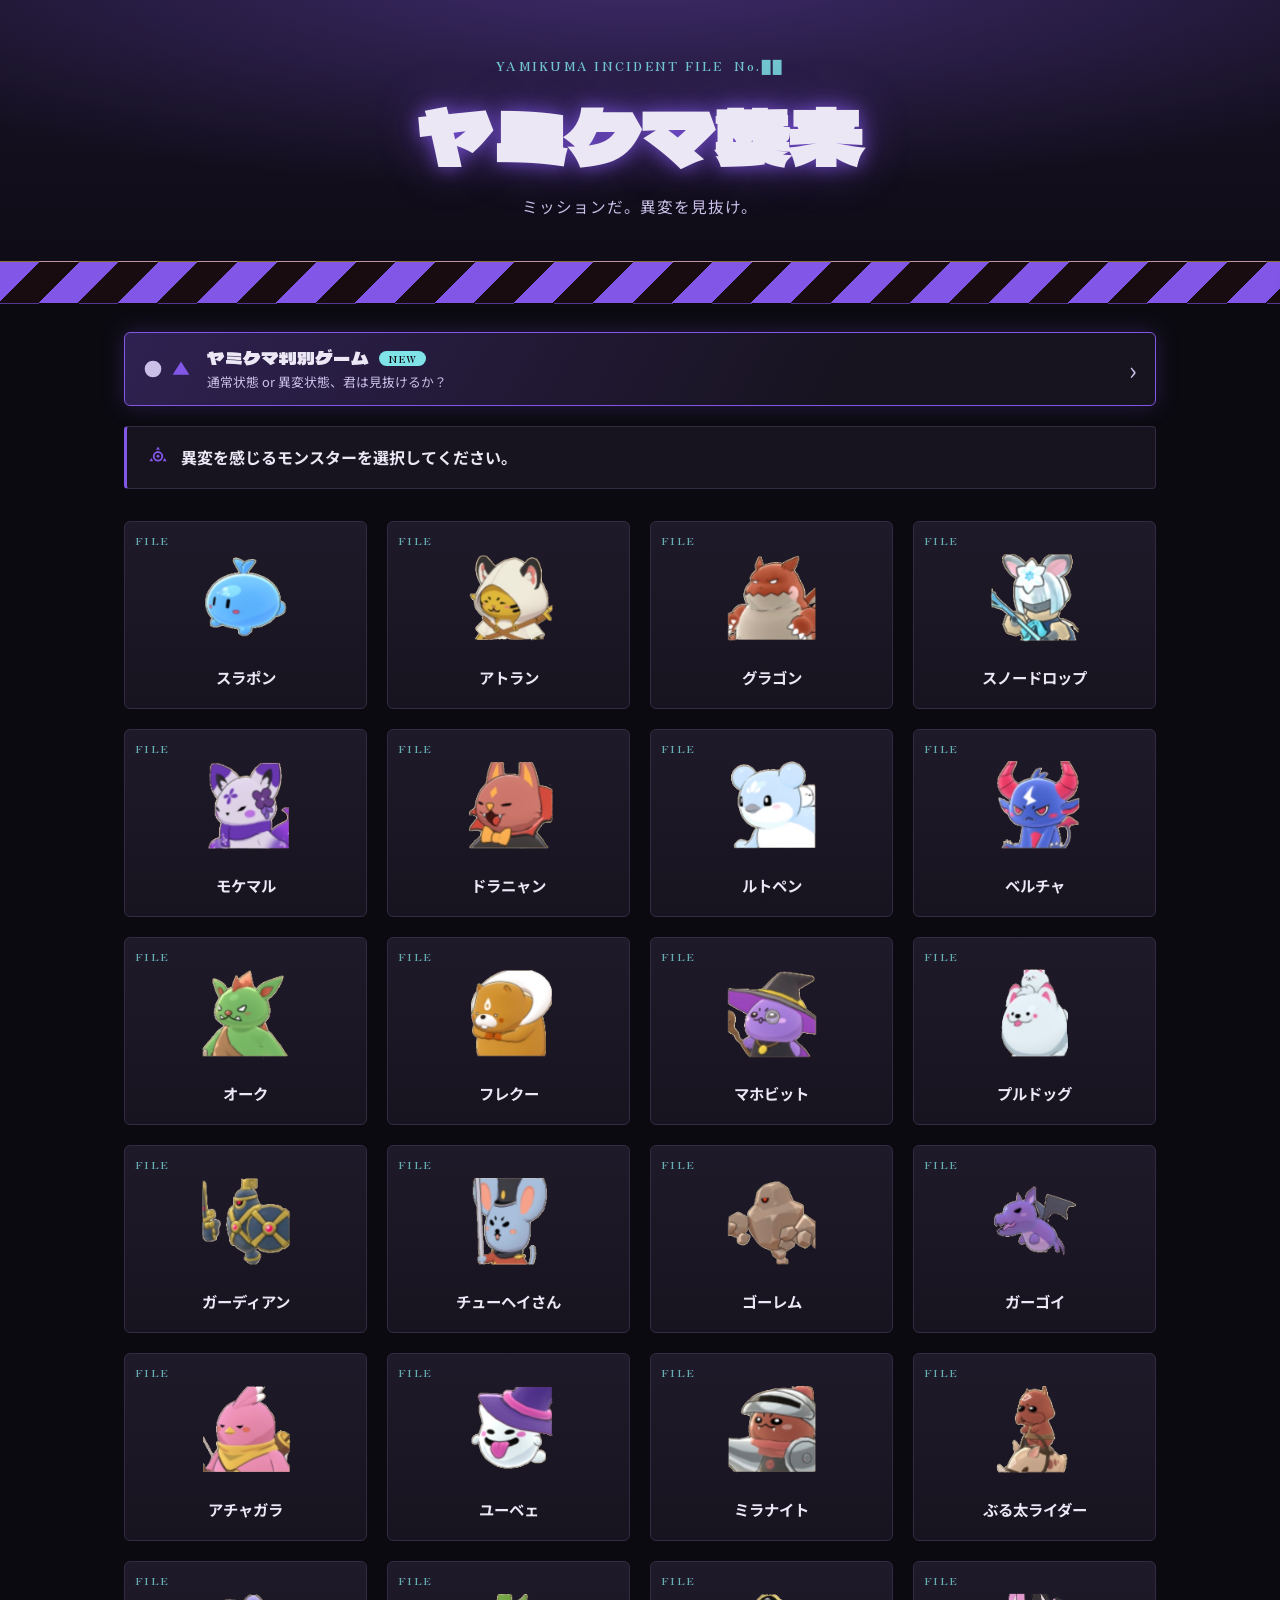
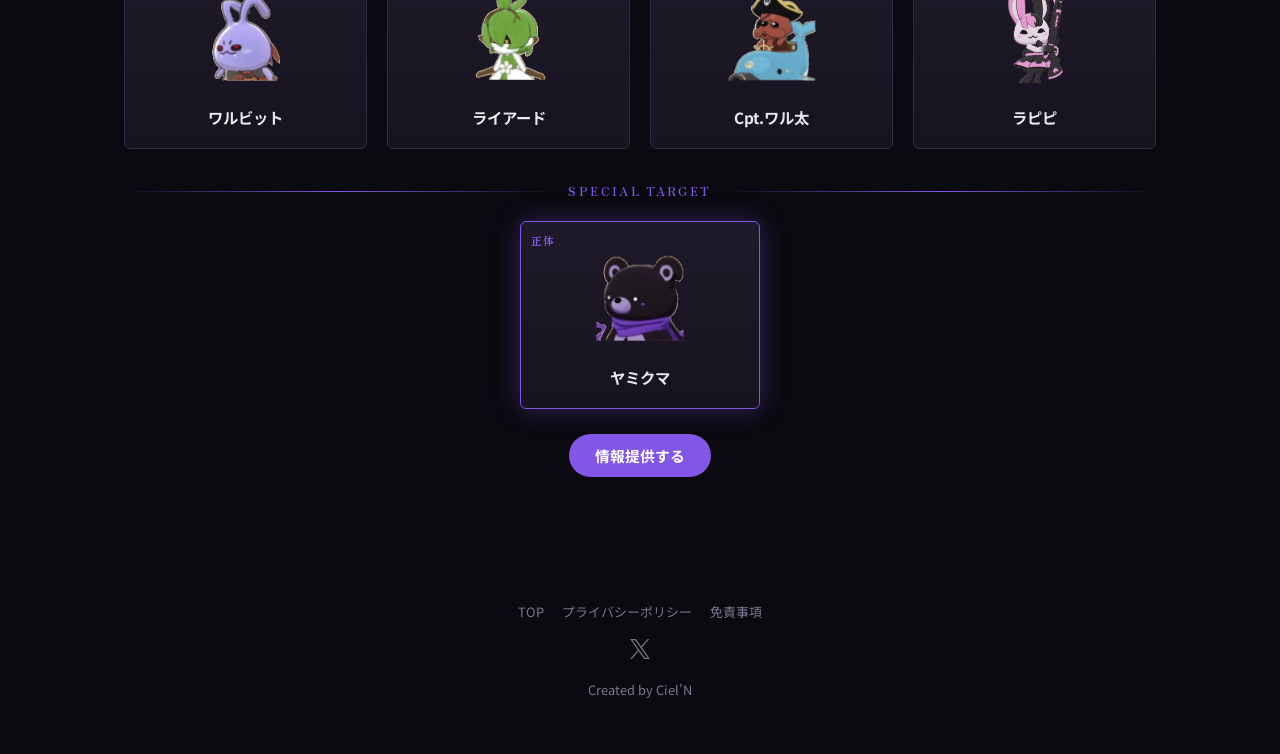
==== index.html @ 9be9ef3d "update:モケマル/ドラニャン画像更新" ====
<!DOCTYPE html>
<html lang="ja">
<head>
  <!-- Google tag (gtag.js) -->
  <script async src="https://www.googletagmanager.com/gtag/js?id=G-BKD9T5BP9D"></script>
  <script>
    window.dataLayer = window.dataLayer || [];
    function gtag(){dataLayer.push(arguments);}
    gtag('js', new Date());

    gtag('config', 'G-BKD9T5BP9D');
  </script>

  <meta charset="UTF-8">
  <meta name="viewport" content="width=device-width, initial-scale=1.0">
  <title>ヤミクマ襲来｜スラコロ 異変モンスター判別ガイド</title>
  <meta name="description" content="Mirrativ「スラコロ」のヤミクマが憑依したモンスターを見分けるための判別ガイド。通常状態と異変状態を見比べて、ヤミクマの気配を探せ。">

  <!-- OGP -->
  <meta property="og:type" content="website">
  <meta property="og:site_name" content="ヤミクマ襲来">
  <meta property="og:title" content="ヤミクマ襲来｜スラコロ 異変モンスター判別ガイド">
  <meta property="og:description" content="Mirrativ「スラコロ」のヤミクマが憑依したモンスターを見分けるための判別ガイド。通常状態と異変状態を見比べて、ヤミクマの気配を探せ。">
  <meta property="og:url" content="https://yamikuma.cieln.com/">
  <meta property="og:image" content="https://yamikuma.cieln.com/images/x-card1.jpg">
  <meta property="og:image:width" content="1200">
  <meta property="og:image:height" content="630">
  <meta property="og:locale" content="ja_JP">

  <!-- X (Twitter) Card -->
  <meta name="twitter:card" content="summary_large_image">
  <meta name="twitter:title" content="ヤミクマ襲来｜スラコロ 異変モンスター判別ガイド">
  <meta name="twitter:description" content="Mirrativ「スラコロ」のヤミクマが憑依したモンスターを見分けるための判別ガイド。通常状態と異変状態を見比べて、ヤミクマの気配を探せ。">
  <meta name="twitter:image" content="https://yamikuma.cieln.com/images/x-card1.jpg">

  <link rel="apple-touch-icon" href="apple-touch-icon.jpg">
  <link rel="preconnect" href="https://fonts.googleapis.com">
  <link rel="preconnect" href="https://fonts.gstatic.com" crossorigin>
  <link href="https://fonts.googleapis.com/css2?family=Dela+Gothic+One&family=Zen+Antique&family=Noto+Sans+JP:wght@400;500;700;900&display=swap" rel="stylesheet">
  <link rel="stylesheet" href="style.css?v=1.1.8">
  <link rel="stylesheet" href="game.css?v=1.1.8">
</head>
<body>

  <header class="header">
    <div class="header__inner">
      <p class="header__eyebrow">YAMIKUMA INCIDENT FILE&nbsp;&nbsp;No.██</p>
      <h1 class="header__title">
        <span aria-hidden="true">ヤミクマ襲来</span>
        <span class="sr-only">ヤミクマ襲来</span>
      </h1>
      <p class="header__sub">ミッションだ。異変を見抜け。</p>
    </div>
  </header>

  <div class="ticker-group" id="tickerGroup">
    <div class="ticker ticker--danger" role="note">
      <div class="ticker__track">
        <span class="ticker__item">スラコロVol.103開催中🎸期間は10/8(木)0:00〜10/17(土)23:59まで！</span>
      </div>
    </div>
  </div>

  <main class="main">

    <!-- ============ 一覧ビュー ============ -->
    <section class="view view--grid" id="gridView">

      <!-- ヤミクマ判別ゲームの入口：data-game-open を付けた要素ならどこへ移動してもOK -->
      <button type="button" class="game-entry" data-game-open>
        <span class="game-entry__symbols" aria-hidden="true">
          <svg class="sym-normal" viewBox="0 0 24 24" aria-hidden="true"><circle cx="12" cy="12" r="10"/></svg>
          <svg class="sym-anomaly" viewBox="0 0 24 24" aria-hidden="true"><path d="M12 3L22 19H2Z"/></svg>
        </span>
        <span class="game-entry__text">
          <span class="game-entry__title">ヤミクマ判別ゲーム<span class="game-entry__badge">NEW</span></span>
          <span class="game-entry__desc">通常状態 or 異変状態、君は見抜けるか？</span>
        </span>
        <span class="game-entry__arrow" aria-hidden="true">›</span>
      </button>

      <p class="briefing">
        <span class="briefing__icon" aria-hidden="true">
          <svg viewBox="0 0 40 40" width="22" height="22">
            <g transform="translate(0 4.25)">
            <path fill-rule="evenodd" fill="currentColor" d="M29.5 20 A9.5 9.5 0 1 0 10.5 20 A9.5 9.5 0 1 0 29.5 20 Z M26.1 20 A6.1 6.1 0 1 0 13.9 20 A6.1 6.1 0 1 0 26.1 20 Z"/>
            <circle cx="20" cy="20" r="2.7" fill="currentColor"/>
            <path fill="currentColor" d="M20 2 L23.5 8 L16.5 8 Z"/>
            <path fill="currentColor" d="M35.6 29 L28.6 29 L32.1 23 Z"/>
            <path fill="currentColor" d="M4.4 29 L11.4 29 L7.9 23 Z"/>
            </g>
          </svg>
        </span>
        異変を感じるモンスターを選択してください。
      </p>

      <div class="monster-grid" id="monsterGrid" role="list"></div>

      <div class="yamikuma-divider" aria-hidden="true">
        <span class="yamikuma-divider__label">SPECIAL TARGET</span>
      </div>

      <div class="yamikuma-standalone" id="yamikumaStandalone"></div>

      <button type="button" class="report-btn" id="reportBtn">情報提供する</button>
    </section>

    <!-- ============ 詳細ビュー（異変状態） ============ -->
    <section class="view view--detail" id="detailView" hidden>

      <header class="detail-head">
        <span class="detail-head__emblem" aria-hidden="true">
          <svg viewBox="0 0 40 40" width="32" height="32">
            <path fill-rule="evenodd" fill="currentColor" d="M29.5 20 A9.5 9.5 0 1 0 10.5 20 A9.5 9.5 0 1 0 29.5 20 Z M26.1 20 A6.1 6.1 0 1 0 13.9 20 A6.1 6.1 0 1 0 26.1 20 Z"/>
            <circle cx="20" cy="20" r="2.7" fill="currentColor"/>
            <path fill="currentColor" d="M20 2 L23.5 8 L16.5 8 Z"/>
            <path fill="currentColor" d="M35.6 29 L28.6 29 L32.1 23 Z"/>
            <path fill="currentColor" d="M4.4 29 L11.4 29 L7.9 23 Z"/>
          </svg>
        </span>
        <h2 class="detail-head__name" id="detailName">――</h2>
        <p class="detail-head__hint">ヤミクマが変身して潜んでいるようだ...。<br>異変パターンは複数存在する場合がある。</p>
      </header>

      <section class="detail-section" id="normalSection">
        <h3 class="detail-section__title">通常状態</h3>
        <div class="reference-grid" id="normalGrid"></div>
      </section>

      <section class="detail-section detail-section--anomaly" id="anomalySection">
        <h3 class="detail-section__title">異変状態</h3>
        <div class="anomaly-grid" id="anomalyGrid"></div>
      </section>

      <div class="back-link-row">
        <button type="button" class="back-link">一覧に戻る<span aria-hidden="true">↩︎</span></button>
      </div>
    </section>

    <!-- ============ 詳細ビュー（ヤミクマ本体） ============ -->
    <section class="view view--detail" id="yamikumaView" hidden>

      <header class="detail-head">
        <span class="detail-head__emblem" aria-hidden="true">
          <svg viewBox="0 0 40 40" width="32" height="32">
            <path fill-rule="evenodd" fill="currentColor" d="M29.5 20 A9.5 9.5 0 1 0 10.5 20 A9.5 9.5 0 1 0 29.5 20 Z M26.1 20 A6.1 6.1 0 1 0 13.9 20 A6.1 6.1 0 1 0 26.1 20 Z"/>
            <circle cx="20" cy="20" r="2.7" fill="currentColor"/>
            <path fill="currentColor" d="M20 2 L23.5 8 L16.5 8 Z"/>
            <path fill="currentColor" d="M35.6 29 L28.6 29 L32.1 23 Z"/>
            <path fill="currentColor" d="M4.4 29 L11.4 29 L7.9 23 Z"/>
          </svg>
        </span>
        <h2 class="detail-head__name">ヤミクマ</h2>
        <p class="detail-head__hint">すべての異変を引き起こす、正体不明の存在。</p>
      </header>

      <div class="yamikuma-figure" id="yamikumaFigure"></div>

      <div class="yamikuma-tags">
        <span class="yamikuma-tag yamikuma-tag--action">行動: 均等狙い</span>
        <span class="yamikuma-tag yamikuma-tag--title">ナイトメーア</span>
      </div>

      <table class="yamikuma-stats">
        <thead>
          <tr>
            <th scope="col">HP</th>
            <th scope="col">攻撃力</th>
            <th scope="col">守備力</th>
            <th scope="col">素早さ</th>
          </tr>
        </thead>
        <tbody>
          <tr>
            <td>20</td>
            <td>16</td>
            <td>12</td>
            <td>17</td>
          </tr>
        </tbody>
      </table>

      <div class="back-link-row">
        <button type="button" class="back-link">一覧に戻る<span aria-hidden="true">↩︎</span></button>
      </div>
    </section>

  </main>

  <footer class="footer">
    <nav class="footer__links">
      <a href="index.html">TOP</a>
      <a href="privacy.html">プライバシーポリシー</a>
      <a href="disclaimer.html">免責事項</a>
    </nav>
    <a class="footer__x" href="https://x.com/yu_cielkun" target="_blank" rel="noopener noreferrer" aria-label="X（旧Twitter）">
      <img src="images/x-logo-white.png" alt="" width="20" height="20">
    </a>
    <p>Created by Ciel'N</p>
  </footer>

  <!-- ============ ヤミクマ判別ゲーム（全画面） ============ -->
  <div class="game" id="game" role="dialog" aria-modal="true" aria-label="ヤミクマ判別ゲーム" hidden>

    <!-- スタート画面 -->
    <section class="game__screen game__screen--start" id="gameStart">
      <button type="button" class="game__close" id="gameStartClose" aria-label="閉じる">×</button>
      <div class="game-start">
        <span class="game-start__emblem" aria-hidden="true">
          <svg viewBox="0 0 40 40" width="40" height="40">
            <path fill-rule="evenodd" fill="currentColor" d="M29.5 20 A9.5 9.5 0 1 0 10.5 20 A9.5 9.5 0 1 0 29.5 20 Z M26.1 20 A6.1 6.1 0 1 0 13.9 20 A6.1 6.1 0 1 0 26.1 20 Z"/>
            <circle cx="20" cy="20" r="2.7" fill="currentColor"/>
            <path fill="currentColor" d="M20 2 L23.5 8 L16.5 8 Z"/>
            <path fill="currentColor" d="M35.6 29 L28.6 29 L32.1 23 Z"/>
            <path fill="currentColor" d="M4.4 29 L11.4 29 L7.9 23 Z"/>
          </svg>
        </span>
        <h2 class="game-start__title">ヤミクマ判別ゲーム</h2>
        <p class="game-start__lead">モンスターの画像が「通常状態」か「異変状態」かを見抜け。</p>

        <!-- 前回のデータが残っているとき -->
        <div class="game-resume" id="gameResume" hidden>
          <p class="game-resume__text">以前のプレイデータが残っています。<br>続きから再開しますか？</p>
          <p class="game-resume__meta" id="gameResumeMeta"></p>
          <div class="game-resume__actions">
            <button type="button" class="game-btn game-btn--primary" id="gameResumeBtn">続きから再開</button>
            <button type="button" class="game-btn game-btn--ghost" id="gameNewBtn">新しく始める</button>
          </div>
        </div>

        <!-- 問題数の選択（デフォルト5問） -->
        <div class="game-setup" id="gameSetup">
          <div class="game-count" role="radiogroup" aria-labelledby="gameCountLabel">
            <p class="game-count__label" id="gameCountLabel">問題数</p>
            <div class="game-count__options">
              <label class="game-count__option"><input type="radio" name="gameCount" value="5" checked><span>5問</span></label>
              <label class="game-count__option"><input type="radio" name="gameCount" value="10"><span>10問</span></label>
            </div>
          </div>
          <ul class="game-rules">
            <li><svg class="sym-normal" viewBox="0 0 24 24" aria-hidden="true"><circle cx="12" cy="12" r="10"/></svg>左にスワイプ（または左のボタン）＝ 通常状態</li>
            <li><svg class="sym-anomaly" viewBox="0 0 24 24" aria-hidden="true"><path d="M12 3L22 19H2Z"/></svg>右にスワイプ（または右のボタン）＝ 異変状態</li>
          </ul>
          <button type="button" class="game-btn game-btn--primary" id="gameStartBtn">スタート</button>
        </div>
      </div>
    </section>

    <!-- プレイ画面 -->
    <section class="game__screen game__screen--play" id="gamePlay" hidden>
      <header class="game-bar">
        <button type="button" class="game__close" id="gamePlayClose" aria-label="中断して閉じる（続きから再開できます）">×</button>
        <p class="game-bar__count" id="gameCount" aria-live="polite">1 / 5</p>
      </header>
      <div class="game-progress" aria-hidden="true"><div class="game-progress__bar" id="gameProgressBar"></div></div>

      <div class="game-stage" id="gameStage">
        <div class="game-card is-back" id="gameCardB">
          <div class="game-card__figure"></div>
          <span class="game-stamp game-stamp--anomaly" aria-hidden="true"><svg viewBox="0 0 24 24" aria-hidden="true"><path d="M12 3L22 19H2Z"/></svg>異変</span>
          <span class="game-stamp game-stamp--normal" aria-hidden="true"><svg viewBox="0 0 24 24" aria-hidden="true"><circle cx="12" cy="12" r="10"/></svg>通常</span>
        </div>
        <div class="game-card is-front" id="gameCardA">
          <div class="game-card__figure"></div>
          <span class="game-stamp game-stamp--anomaly" aria-hidden="true"><svg viewBox="0 0 24 24" aria-hidden="true"><path d="M12 3L22 19H2Z"/></svg>異変</span>
          <span class="game-stamp game-stamp--normal" aria-hidden="true"><svg viewBox="0 0 24 24" aria-hidden="true"><circle cx="12" cy="12" r="10"/></svg>通常</span>
        </div>
      </div>

      <div class="game-actions">
        <button type="button" class="game-answer game-answer--normal" id="answerNormal">
          <span class="game-answer__disc"><svg viewBox="0 0 24 24" aria-hidden="true"><circle cx="12" cy="12" r="10"/></svg></span>
          通常状態
        </button>
        <button type="button" class="game-answer game-answer--anomaly" id="answerAnomaly">
          <span class="game-answer__disc"><svg viewBox="0 0 24 24" aria-hidden="true"><path d="M12 3L22 19H2Z"/></svg></span>
          異変状態
        </button>
      </div>
      <p class="game-hint">
        <span class="game-hint__side">
          ← 左スワイプで<svg class="sym-normal" viewBox="0 0 24 24" aria-hidden="true"><circle cx="12" cy="12" r="10"/></svg>通常
        </span>
        <span class="game-hint__side">
          <svg class="sym-anomaly" viewBox="0 0 24 24" aria-hidden="true"><path d="M12 3L22 19H2Z"/></svg>異変は右スワイプ →
        </span>
      </p>
    </section>

    <!-- 成績画面 -->
    <section class="game__screen game__screen--result" id="gameResult" hidden>
      <div class="game-result">
        <h2 class="game-result__title">RESULT</h2>
        <p class="game-result__score" id="gameScore"></p>
        <ol class="game-result__list" id="gameResultList"></ol>
        <div class="game-result__actions">
          <button type="button" class="game-btn game-btn--primary" id="gameRetryBtn">もう一度あそぶ</button>
          <button type="button" class="game-btn game-btn--ghost" id="gameResultClose">一覧に戻る</button>
        </div>
      </div>
    </section>

  </div>

  <div class="modal" id="modal" hidden>
    <div class="modal__backdrop" data-modal-close></div>
    <div class="modal__panel-wrap" id="modalPanelWrap">
      <div class="modal__panel" id="modalPanel" role="dialog" aria-modal="true">
        <button type="button" class="modal__close" id="modalClose" aria-label="閉じる">×</button>
        <div class="modal__viewport" id="modalViewport">
          <div class="modal__track" id="modalTrack">
            <div class="modal__body" id="modalBodyPrev" aria-hidden="true"></div>
            <div class="modal__body" id="modalBody"></div>
            <div class="modal__body" id="modalBodyNext" aria-hidden="true"></div>
          </div>
        </div>
      </div>
      <div class="modal__nav">
        <button type="button" class="modal__nav-btn modal__nav-btn--prev" id="modalPrevBtn" aria-label="前の画像へ" hidden>&lt;</button>
        <button type="button" class="modal__nav-btn modal__nav-btn--next" id="modalNextBtn" aria-label="次の画像へ" hidden>&gt;</button>
      </div>
    </div>
  </div>

  <div class="transition-overlay" id="transitionOverlay" aria-hidden="true">
    <svg class="transition-overlay__logo" id="transitionLogo" viewBox="0 0 40 40" width="144" height="144">
      <path fill-rule="evenodd" fill="currentColor" d="M29.5 20 A9.5 9.5 0 1 0 10.5 20 A9.5 9.5 0 1 0 29.5 20 Z M26.1 20 A6.1 6.1 0 1 0 13.9 20 A6.1 6.1 0 1 0 26.1 20 Z"/>
      <circle cx="20" cy="20" r="2.7" fill="currentColor"/>
      <path fill="currentColor" d="M20 2 L23.5 8 L16.5 8 Z"/>
      <path fill="currentColor" d="M35.6 29 L28.6 29 L32.1 23 Z"/>
      <path fill="currentColor" d="M4.4 29 L11.4 29 L7.9 23 Z"/>
    </svg>
  </div>

  <script src="data-normal.js?v=1.1.8" defer></script>
  <script src="data-anomaly.js?v=1.1.8" defer></script>
  <script src="script.js?v=1.1.8" defer></script>
  <script src="game.js?v=1.1.8" defer></script>
</body>
</html>
---- style.css ----
/* ==========================================================
ヤミクマ襲来 ─ トークン定義
========================================================== */
:root {
  --void: #0b0a10;        /* 背景（漆黒） */
  --ink: #17131f;         /* パネル/カード地 */
  --ink-soft: #1f1a29;    /* パネル地（明） */
  --fur-line: #332a44;    /* 境界線（毛並みの影） */
  --spirit: #8257e8;      /* メインアクセント（紫のオーラ） */
  --spirit-deep: #5a3bb0; /* 紫の濃色 */
  --lilac: #cabfe6;       /* 耳の内側/鼻先の淡紫 */
  --bone: #ece7f5;        /* 本文の明色 */
  --wisp: #7fe3e8;        /* 幽体の尻尾（水色アクセント） */

  --font-display: "Dela Gothic One", sans-serif;
  --font-label: "Zen Antique", serif;
  --font-body: "Noto Sans JP", sans-serif;
}

* { box-sizing: border-box; }

html { scroll-behavior: smooth; }

body {
  margin: 0;
  min-height: 100vh;
  background: var(--void);
  color: var(--bone);
  font-family: var(--font-body);
  line-height: 1.7;
}

.sr-only {
  position: absolute;
  width: 1px; height: 1px;
  overflow: hidden;
  clip: rect(0 0 0 0);
  white-space: nowrap;
}

a, button { font-family: inherit; }

:focus-visible {
  outline: 2px solid var(--wisp);
  outline-offset: 3px;
}

/* ==========================================================
    ヘッダー
    ========================================================== */
.header {
  position: relative;
  padding: 56px 24px 40px;
  text-align: center;
  background:
    radial-gradient(120% 140% at 50% -10%, rgba(130, 87, 232, .35), transparent 60%),
    linear-gradient(180deg, #171225 0%, #0f0c17 100%);
}

.header__inner { max-width: 720px; margin: 0 auto; }

.header__eyebrow {
  font-family: var(--font-label);
  letter-spacing: .18em;
  font-size: .78rem;
  color: var(--wisp);
  opacity: .85;
  margin: 0 0 18px;
}

.header__title {
  margin: 0;
  font-family: var(--font-display);
  font-size: clamp(2.6rem, 8vw, 4.6rem);
  line-height: 1.1;
  color: var(--bone);
  text-shadow:
    0 0 18px rgba(130, 87, 232, .75),
    0 0 46px rgba(130, 87, 232, .45);
  position: relative;
  display: inline-block;
}

.header__title span[aria-hidden] {
  position: relative;
  display: inline-block;
  animation: title-settle 10s ease-out infinite;
}

@keyframes title-settle {
  0%    { opacity: 0; filter: blur(2px); transform: translate(0, 0); }
  0.84% { opacity: 1; transform: translate(-3px, 1px); }
  1.68% { opacity: .2; transform: translate(4px, -1px); }
  2.52% { opacity: 1; transform: translate(-2px, 0); }
  3.36% { opacity: .3; transform: translate(3px, 1px); }
  4.2%  { opacity: 1; transform: translate(0, 0); filter: blur(0); }
  100%  { opacity: 1; transform: translate(0, 0); }
}

.header__sub {
  margin: 18px 0 0;
  color: var(--lilac);
  letter-spacing: .06em;
  font-size: .98rem;
}

@media (prefers-reduced-motion: reduce) {
  .header__title span[aria-hidden] { animation: none; opacity: 1; }
}

/* ==========================================================
    テロップ（ループ告知バナー）
    ========================================================== */
.ticker {
  position: relative;
  overflow: hidden;
  padding: 6px 0;
  background: linear-gradient(115deg, #5a1f8f 0%, #9b3fd6 35%, #e04fd1 60%, #9b3fd6 85%, #5a1f8f 100%);
  border-top: 1px solid rgba(255, 255, 255, .25);
  border-bottom: 1px solid rgba(0, 0, 0, .35);
}

.ticker::after {
  content: "";
  position: absolute;
  inset: 0;
  background: linear-gradient(120deg, transparent 42%, rgba(255, 255, 255, .35) 50%, transparent 58%);
  pointer-events: none;
}

.ticker__track {
  display: inline-block;
  white-space: nowrap;
  padding-left: 100%;
  animation: ticker-scroll 12s linear infinite;
}

@keyframes ticker-scroll {
  from { transform: translateX(0); }
  to   { transform: translateX(-100%); }
}

.ticker__item {
  display: inline-block;
  font-family: var(--font-body);
  font-weight: 700;
  font-size: 1.08rem;
  color: var(--wisp);
  text-shadow:
    -1.5px -1.5px 0 #2b0f45, 1.5px -1.5px 0 #2b0f45,
    -1.5px 1.5px 0 #2b0f45, 1.5px 1.5px 0 #2b0f45,
    0 2px 8px rgba(0, 0, 0, .4);
}

@media (prefers-reduced-motion: reduce) {
  .ticker__track { animation: none; padding-left: 24px; }
}

/* 危険ニュアンスのバリエーション（比較用） */
.ticker--danger {
  background: repeating-linear-gradient(
    135deg,
    #8257e8 0px, #8257e8 28px,
    #180c10 28px, #180c10 56px
  );
  border-top-color: rgba(255, 210, 90, .5);
  animation: danger-pulse 1.4s ease-in-out infinite;
}

.ticker--danger::after { display: none; }

@keyframes danger-pulse {
  0%, 100% { filter: brightness(1); }
  50%      { filter: brightness(1.25); }
}

@media (prefers-reduced-motion: reduce) {
  .ticker--danger { animation: none; }
}

/* ==========================================================
    メイン共通
    ========================================================== */
.main {
  max-width: 1080px;
  margin: 0 auto;
  padding: 28px 24px 96px;
}

.briefing {
  display: flex;
  align-items: center;
  gap: 12px;
  margin: 0 0 32px;
  padding: 16px 20px;
  background: var(--ink);
  border: 1px solid var(--fur-line);
  border-left: 3px solid var(--spirit);
  border-radius: 4px;
  font-weight: 700;
  font-size: 1rem;
}

.briefing__icon { color: var(--spirit); flex-shrink: 0; }

.report-btn {
  display: block;
  width: fit-content;
  margin: 25px auto 0;
  padding: 11px 26px;
  background: var(--spirit);
  border: none;
  border-radius: 999px;
  color: #fff;
  font-weight: 700;
  font-size: .92rem;
  cursor: pointer;
  transition: background .15s ease, transform .15s ease;
}

.report-btn:hover,
.report-btn:focus-visible {
  background: var(--spirit-deep);
  transform: translateY(-2px);
}

/* ==========================================================
    モンスターカード（一覧）
    ========================================================== */
.monster-grid {
  display: grid;
  grid-template-columns: repeat(auto-fill, minmax(210px, 1fr));
  gap: 20px;
}

.monster-card {
  position: relative;
  display: flex;
  flex-direction: column;
  align-items: center;
  gap: 14px;
  padding: 22px 16px 20px;
  background: linear-gradient(180deg, var(--ink-soft), var(--ink));
  border: 1px solid var(--fur-line);
  border-radius: 6px;
  color: var(--bone);
  cursor: pointer;
  text-align: center;
  transition: transform .18s ease, border-color .18s ease, box-shadow .18s ease;
}

.monster-card:hover,
.monster-card:focus-visible {
  transform: translateY(-4px);
  border-color: var(--spirit);
  box-shadow: 0 10px 28px rgba(130, 87, 232, .28);
}

.monster-card__tag {
  position: absolute;
  top: 10px;
  left: 10px;
  font-family: var(--font-label);
  font-size: .68rem;
  letter-spacing: .12em;
  color: var(--wisp);
  opacity: .75;
}

.monster-card__thumb {
  position: relative;
  width: 108px;
  height: 108px;
  display: flex;
  align-items: center;
  justify-content: center;
}

.monster-card__thumb svg,
.monster-card__thumb img { width: 100%; height: 100%; object-fit: contain; }

.monster-card__name {
  font-weight: 700;
  font-size: .96rem;
}

@media (prefers-reduced-motion: reduce) {
  .monster-card { transition: none; }
}

/* ヤミクマ本体（一覧とは独立した単体リンク） */
.yamikuma-divider {
  display: flex;
  align-items: center;
  gap: 14px;
  margin: 32px 0 20px;
  color: var(--spirit);
}

.yamikuma-divider::before,
.yamikuma-divider::after {
  content: "";
  flex: 1;
  height: 1px;
  background: linear-gradient(90deg, transparent, var(--spirit), transparent);
}

.yamikuma-divider__label {
  font-family: var(--font-label);
  font-size: .74rem;
  letter-spacing: .2em;
  white-space: nowrap;
}

.yamikuma-standalone {
  display: flex;
  justify-content: center;
}

.monster-card--yamikuma {
  width: 100%;
  max-width: 240px;
  border-color: var(--spirit);
  box-shadow: 0 0 24px rgba(130, 87, 232, .35);
}

.monster-card--yamikuma:hover,
.monster-card--yamikuma:focus-visible {
  box-shadow: 0 10px 32px rgba(130, 87, 232, .5);
}

.monster-card--yamikuma .monster-card__tag {
  color: var(--spirit);
  opacity: 1;
}

/* ==========================================================
    詳細ビュー（異変状態）
    ========================================================== */
.view--detail {
  animation: view-fade .35s ease both;
}

@keyframes view-fade {
  from { opacity: 0; transform: translateY(8px); }
  to   { opacity: 1; transform: translateY(0); }
}

@media (prefers-reduced-motion: reduce) {
  .view--detail { animation: none; }
}

.back-link-row {
  display: flex;
  justify-content: flex-end;
  margin-top: 32px;
  margin-right: 8px;
}

.back-link {
  display: inline-flex;
  align-items: center;
  gap: 6px;
  padding: 8px 14px;
  background: var(--ink);
  border: 1px solid var(--fur-line);
  border-radius: 999px;
  color: var(--lilac);
  font-size: .86rem;
  cursor: pointer;
  transition: border-color .15s ease, color .15s ease;
}

.back-link:hover { border-color: var(--wisp); color: var(--wisp); }

.detail-head {
  text-align: center;
  margin-bottom: 36px;
}

.detail-head__emblem {
  display: inline-flex;
  color: var(--spirit);
  filter: drop-shadow(0 0 10px rgba(130, 87, 232, .6));
  margin-bottom: 8px;
}

.detail-head__name {
  margin: 4px 0 0;
  font-family: var(--font-display);
  font-size: clamp(1.5rem, 4vw, 2.1rem);
}

.detail-head__hint {
  margin: 10px auto 0;
  max-width: 520px;
  color: var(--lilac);
  font-size: .88rem;
}

#yamikumaView {
  min-height: 100vh;
}

.yamikuma-figure {
  max-width: 260px;
  margin: 0 auto 32px;
}

.yamikuma-figure svg,
.yamikuma-figure img {
  width: 100%;
  height: auto;
  display: block;
}

.yamikuma-tags {
  display: flex;
  flex-wrap: wrap;
  justify-content: center;
  gap: 26px;
  margin: 0 auto 30px;
  max-width: 420px;
}

.yamikuma-tag {
  padding: 6px 16px;
  border-radius: 6px;
  font-family: var(--font-label);
  font-size: .82rem;
  font-weight: 700;
  white-space: nowrap;
}

.yamikuma-tag--action {
  background: #f2b64c;
  color: #fff;
}

.yamikuma-tag--title {
  background: #e2531f;
  color: #fff;
}

.yamikuma-stats {
  width: 100%;
  max-width: 420px;
  margin: 0 auto;
  border-collapse: separate;
  border-spacing: 0;
  background: var(--ink);
  border: 1px solid var(--fur-line);
  border-top: 3px solid var(--spirit);
  border-radius: 4px;
  overflow: hidden;
}

.yamikuma-stats th,
.yamikuma-stats td {
  padding: 12px 8px;
  text-align: center;
  border-left: 1px solid var(--fur-line);
}

.yamikuma-stats th:first-child,
.yamikuma-stats td:first-child {
  border-left: none;
}

.yamikuma-stats th {
  font-family: var(--font-label);
  font-size: .74rem;
  font-weight: 400;
  letter-spacing: .08em;
  color: var(--lilac);
  border-bottom: 1px solid var(--fur-line);
}

.yamikuma-stats td {
  font-family: var(--font-display);
  font-size: 1.2rem;
  color: var(--spirit);
}

.detail-section { margin-bottom: 40px; }
.detail-section:last-child { margin-bottom: 0; }

.detail-section__title {
  display: flex;
  align-items: center;
  gap: 9px;
  margin: 0 0 16px;
  font-family: var(--font-label);
  font-size: .92rem;
  letter-spacing: .12em;
  color: var(--lilac);
}

.detail-section__title::before {
  content: "";
  width: 6px;
  height: 6px;
  border-radius: 50%;
  background: var(--lilac);
  flex-shrink: 0;
}

.detail-section--anomaly .detail-section__title { color: var(--spirit); }

.detail-section--anomaly .detail-section__title::before {
  width: 0;
  height: 0;
  border-radius: 0;
  border-left: 5px solid transparent;
  border-right: 5px solid transparent;
  border-bottom: 8px solid var(--spirit);
  background: none;
}

.reference-grid,
.anomaly-grid {
  display: grid;
  grid-template-columns: repeat(auto-fill, minmax(240px, 1fr));
  gap: 22px;
}

.state-card {
  display: flex;
  flex-direction: column;
  width: 100%;
  padding: 20px;
  gap: 20px;
  background: var(--ink);
  border: 1px solid var(--fur-line);
  border-radius: 6px;
  position: relative;
  overflow: hidden;
  text-align: left;
  font: inherit;
  color: inherit;
  cursor: pointer;
  transition: transform .18s ease, border-color .18s ease, box-shadow .18s ease;
}

.state-card:hover,
.state-card:focus-visible {
  transform: translateY(-3px);
  border-color: var(--spirit);
  box-shadow: 0 10px 24px rgba(130, 87, 232, .24);
}

.state-card::before {
  content: "";
  position: absolute;
  inset: 0;
  background: radial-gradient(120% 60% at 50% 0%, rgba(130, 87, 232, .12), transparent 70%);
  pointer-events: none;
}

.state-card--anomaly::before {
  background: radial-gradient(120% 60% at 50% 0%, rgba(130, 87, 232, .18), transparent 70%);
}

.state-card--empty {
  cursor: default;
}

.state-card--empty:hover {
  transform: none;
  border-color: var(--fur-line);
  box-shadow: none;
}

.state-card__thumb {
  width: 100%;
  aspect-ratio: 1 / 1;
  max-width: 180px;
  margin: 0 auto;
  display: flex;
  align-items: center;
  justify-content: center;
}

.state-card__thumb svg,
.state-card__thumb img {
  width: 100%;
  height: 100%;
  object-fit: contain;
}

.state-card__note {
  margin: 0;
  font-size: .92rem;
  color: var(--bone);
  text-align: center;
}

@media (prefers-reduced-motion: reduce) {
  .state-card { transition: none; }
}

.state-card__note mark {
  background: none;
  color: var(--spirit);
  text-decoration: underline dashed var(--spirit);
  text-underline-offset: 3px;
}

/* ==========================================================
    拡大画像モーダル
    ========================================================== */
.modal {
  position: fixed;
  inset: 0;
  z-index: 100;
  display: flex;
  align-items: center;
  justify-content: center;
  padding: 24px;
}

.modal[hidden] { display: none; }

.modal__backdrop {
  position: absolute;
  inset: 0;
  background: rgba(6, 5, 10, .86);
  backdrop-filter: blur(4px);
}

.modal__panel-wrap {
  position: relative;
  width: 100%;
  max-width: 620px;
}

.modal__panel {
  position: relative;
  width: 100%;
  max-height: 88vh;
  overflow-y: auto;
  padding: 28px;
  background: linear-gradient(180deg, var(--ink-soft), var(--ink));
  border: 1px solid var(--spirit);
  border-radius: 8px;
  box-shadow: 0 20px 60px rgba(0, 0, 0, .5), 0 0 40px rgba(130, 87, 232, .2);
  animation: modal-in .2s ease both;
  touch-action: pan-y;
}

@keyframes modal-in {
  from { opacity: 0; transform: translateY(10px) scale(.98); }
  to   { opacity: 1; transform: translateY(0) scale(1); }
}

@media (prefers-reduced-motion: reduce) {
  .modal__panel { animation: none; }
}

/* スワイプ・ドラッグで隣の画像へ追従するための3ペイン（前/現在/次）構造 */
.modal__viewport {
  position: relative;
  overflow: hidden;
  touch-action: pan-y;
}

.modal__track {
  display: flex;
  width: 300%;
  align-items: flex-start;
  transform: translateX(calc(-100% / 3));
}

.modal__body {
  flex: 0 0 calc(100% / 3);
  width: calc(100% / 3);
  box-sizing: border-box;
}

.modal__close {
  position: absolute;
  top: 14px;
  right: 14px;
  width: 34px;
  height: 34px;
  border-radius: 50%;
  border: 1px solid var(--fur-line);
  background: var(--ink);
  color: var(--lilac);
  font-size: 1.2rem;
  line-height: 1;
  cursor: pointer;
  z-index: 2;
}

.modal__close:hover { border-color: var(--wisp); color: var(--wisp); }

/* 隣接画像へのナビゲーション矢印（modal__panelの枠外・下側に表示）
   left/rightで個別に絶対配置することで、片方だけ表示される場合でも
   本来の側（前へ＝左／次へ＝右）からずれないようにする */
.modal__nav {
  position: absolute;
  top: 100%;
  left: 0;
  right: 0;
  height: 44px;
  margin-top: 14px;
  pointer-events: none;
}

.modal__nav-btn {
  position: absolute;
  top: 0;
  pointer-events: auto;
  width: 44px;
  height: 44px;
  display: flex;
  align-items: center;
  justify-content: center;
  border-radius: 50%;
  border: 1px solid var(--spirit);
  background: var(--ink);
  color: var(--lilac);
  font-size: 1.4rem;
  font-weight: 700;
  line-height: 1;
  cursor: pointer;
  animation: modal-nav-pulse 1.8s ease-in-out infinite;
}

.modal__nav-btn--prev { left: 4px; }
.modal__nav-btn--next { right: 4px; }

.modal__nav-btn[hidden] { display: none; }

.modal__nav-btn:hover { background: var(--spirit); color: #fff; }

.modal__nav-btn:focus-visible { outline: 2px solid var(--wisp); outline-offset: 2px; }

@keyframes modal-nav-pulse {
  0%, 100% { box-shadow: 0 0 6px 0 rgba(130, 87, 232, .4); border-color: var(--spirit); }
  50%      { box-shadow: 0 0 16px 6px rgba(130, 87, 232, .85); border-color: var(--lilac); }
}

@media (prefers-reduced-motion: reduce) {
  .modal__nav-btn { animation: none; }
}

.modal__figure {
  max-width: 320px;
  margin: 0 auto;
}

.modal__figure img,
.modal__figure svg { width: 100%; aspect-ratio: 1 / 1; object-fit: contain; display: block; }

.modal__caption {
  margin: 16px 0 0;
  text-align: center;
  color: var(--lilac);
  font-size: .9rem;
}

.modal__eyebrow {
  margin: 0 0 6px;
  font-family: var(--font-label);
  font-size: .82rem;
  letter-spacing: .1em;
  color: var(--spirit);
}

.modal__note {
  margin: 0 0 24px;
  font-size: .96rem;
}

.modal__compare {
  display: grid;
  grid-template-columns: 1fr 1fr;
  gap: 16px;
  margin-bottom: 24px;
}

.modal__compare-item { text-align: center; }

.modal__compare-trigger {
  display: block;
  width: 100%;
  padding: 0;
  border: 0;
  background: none;
  cursor: pointer;
}

.modal__compare-label {
  display: block;
  margin-bottom: 8px;
  font-family: var(--font-label);
  font-size: .78rem;
  letter-spacing: .08em;
  color: var(--lilac);
}

.modal__compare-item:last-child .modal__compare-label { color: var(--spirit); }

.modal__compare-item img,
.modal__compare-item svg { width: 100%; aspect-ratio: 1 / 1; object-fit: contain; display: block; border-radius: 4px; }

.modal__point {
  margin: 0;
  font-size: .92rem;
  color: var(--bone);
}

.modal__list {
  margin: 0 0 24px;
  padding-left: 0;
  display: flex;
  flex-direction: column;
  gap: 8px;
  font-size: .9rem;
  line-height: 1.6;
  color: var(--bone);
  list-style: none;
}

.modal__list li {
  position: relative;
  padding-left: 1.6em;
}

.modal__list li::before {
  content: "✔️";
  position: absolute;
  top: 0;
  left: 0;
}

.modal__cta {
  display: block;
  width: 100%;
  padding: 13px 20px;
  background: var(--spirit);
  border-radius: 999px;
  color: #fff;
  font-weight: 700;
  font-size: .94rem;
  text-align: center;
  text-decoration: none;
  transition: background .15s ease;
}

.modal__cta:hover { background: var(--spirit-deep); }

/* ==========================================================
    画面遷移アニメーション（一覧→詳細）
    ========================================================== */
.transition-overlay {
  position: fixed;
  inset: 0;
  z-index: 60;
  display: flex;
  align-items: center;
  justify-content: center;
  background: var(--void);
  opacity: 0;
  pointer-events: none;
}

.transition-overlay.is-active {
  opacity: 1;
  pointer-events: auto;
}

.transition-overlay.is-leaving {
  opacity: 0;
  pointer-events: none;
  transition: opacity .3s ease;
}

.transition-overlay__logo {
  color: var(--spirit);
}

.transition-overlay.is-active .transition-overlay__logo {
  animation: transition-spin .45s ease-in-out;
}

@keyframes transition-spin {
  0% { transform: scale(1) rotate(0deg); }
  50% { transform: scale(.5) rotate(180deg); }
  100% { transform: scale(1) rotate(360deg); }
}

@media (prefers-reduced-motion: reduce) {
  .transition-overlay.is-active .transition-overlay__logo { animation: none; }
}

/* ==========================================================
    フッター
    ========================================================== */
.footer {
  padding: 28px 24px 40px;
  text-align: center;
  color: var(--lilac);
  opacity: .6;
  font-size: .8rem;
}

.footer__links {
  display: flex;
  justify-content: center;
  flex-wrap: wrap;
  gap: 8px 18px;
  margin-bottom: 12px;
  font-size: .8rem;
}

.footer__links a {
  color: var(--lilac);
  text-decoration: none;
}

.footer__links a:hover { color: var(--wisp); text-decoration: underline; }

.footer__x {
  display: block;
  width: fit-content;
  margin: 16px auto 20px;
  opacity: .7;
  transition: opacity .15s ease;
}

.footer__x:hover { opacity: 1; }

.footer__x img {
  display: block;
  width: 20px;
  height: 20px;
}

/* ==========================================================
    サブページ（プライバシーポリシー・免責事項）
    ========================================================== */
.sub-page {
  max-width: 720px;
  margin: 0 auto;
  padding: 48px 24px 96px;
}

.sub-page__title {
  margin: 28px 0 36px;
  font-family: var(--font-display);
  font-size: clamp(1.5rem, 5vw, 2.1rem);
  color: var(--bone);
}

.sub-page__section { margin-bottom: 32px; }

.sub-page__section h2 {
  margin: 0 0 12px;
  font-family: var(--font-label);
  font-size: 1rem;
  letter-spacing: .08em;
  color: var(--wisp);
}

.sub-page__section p {
  margin: 0 0 10px;
  font-size: .92rem;
  line-height: 1.85;
  color: var(--bone);
}

.sub-page__section ul {
  margin: 0 0 10px;
  padding-left: 1.3em;
  display: flex;
  flex-direction: column;
  gap: 6px;
  font-size: .92rem;
  line-height: 1.7;
  color: var(--bone);
}

.sub-page__section a { color: var(--wisp); }

/* ==========================================================
    スマホレイアウト（一覧・詳細とも3グリッド固定）
    ========================================================== */
@media (max-width: 640px) {
  .main { padding: 32px 12px 64px; }

  .monster-grid,
  .reference-grid,
  .anomaly-grid {
    grid-template-columns: repeat(3, 1fr);
    gap: 8px;
  }

  .monster-card {
    padding: 12px 6px 10px;
    gap: 8px;
    border-radius: 4px;
  }

  .monster-card__tag {
    top: 6px;
    left: 6px;
    font-size: .52rem;
  }

  .monster-card__thumb { width: 56px; height: 56px; }

  .monster-card__name {
    font-size: .66rem;
    line-height: 1.35;
  }

  .state-card { padding: 10px 8px; border-radius: 4px; gap: 10px; }

  .state-card__thumb { max-width: 100%; }

  .state-card__note {
    font-size: .68rem;
    line-height: 1.5;
  }

  .modal__panel { padding: 20px; }
  .modal__figure { max-width: 240px; }
  .modal__compare { gap: 8px; }
  .modal__compare-label { font-size: .68rem; }
  .modal__nav { margin-top: 10px; }
  .modal__nav-btn { width: 38px; height: 38px; font-size: 1.2rem; }

  .ticker__item { font-size: .92rem; }

  .yamikuma-stats th { font-size: .6rem; padding: 10px 4px; }
  .yamikuma-stats td { font-size: 1rem; padding: 10px 4px; }
}
---- game.css ----
/* ==========================================================
    ヤミクマ判別ゲーム（style.css のトークン --spirit / --lilac などを利用）
    ========================================================== */

/* ゲーム表示中は背後のページをスクロールさせない */
html.is-game-open,
html.is-game-open body { overflow: hidden; }

/* ----------------------------------------------------------
    トップページの入口ボタン（data-game-open）
    ---------------------------------------------------------- */
.game-entry {
  display: flex;
  align-items: center;
  gap: 16px;
  width: 100%;
  margin: 0 0 20px;
  padding: 14px 18px;
  background: linear-gradient(120deg, rgba(130, 87, 232, .3), var(--ink) 70%);
  border: 1px solid var(--spirit);
  border-radius: 6px;
  box-shadow: 0 0 22px rgba(130, 87, 232, .25);
  color: var(--bone);
  text-align: left;
  cursor: pointer;
  transition: transform .18s ease, box-shadow .18s ease;
}

.game-entry:hover,
.game-entry:focus-visible {
  transform: translateY(-2px);
  box-shadow: 0 10px 28px rgba(130, 87, 232, .4);
}

.game-entry__symbols {
  display: inline-flex;
  align-items: center;
  gap: 8px;
  flex-shrink: 0;
}

.game-entry__symbols svg { width: 20px; height: 20px; fill: currentColor; }

.game-entry__text {
  display: flex;
  flex-direction: column;
  gap: 2px;
  min-width: 0;
  flex: 1;
}

.game-entry__title {
  display: flex;
  align-items: center;
  gap: 10px;
  font-family: var(--font-display);
  font-size: 1.1rem;
  line-height: 1.3;
}

.game-entry__badge {
  padding: 1px 9px;
  background: var(--wisp);
  border-radius: 999px;
  color: var(--void);
  font-family: var(--font-label);
  font-size: .64rem;
  letter-spacing: .1em;
}

.game-entry__desc {
  color: var(--lilac);
  font-size: .8rem;
}

.game-entry__arrow {
  color: var(--lilac);
  font-size: 1.6rem;
  line-height: 1;
}

@media (prefers-reduced-motion: reduce) {
  .game-entry { transition: none; }
}

/* 通常状態（丸）／異変状態（三角）の記号色：詳細ページのセクション見出しと揃える */
.sym-normal { color: var(--lilac); }
.sym-anomaly { color: var(--spirit); }

/* ----------------------------------------------------------
    全画面オーバーレイ
    ---------------------------------------------------------- */
.game {
  position: fixed;
  inset: 0;
  z-index: 50; /* モーダル(100)より下、画面遷移オーバーレイ(60)より下 */
  overflow-y: auto;
  overscroll-behavior: contain;
  background:
    radial-gradient(120% 60% at 50% -10%, rgba(130, 87, 232, .28), transparent 65%),
    var(--void);
  -webkit-tap-highlight-color: transparent;
}

.game[hidden],
.game__screen[hidden] { display: none; }

.game__screen {
  position: relative;
  display: flex;
  flex-direction: column;
  min-height: 100%;
}

.game__close {
  position: absolute;
  top: 14px;
  right: 14px;
  width: 40px;
  height: 40px;
  border-radius: 50%;
  border: 1px solid var(--fur-line);
  background: var(--ink);
  color: var(--lilac);
  font-size: 1.3rem;
  line-height: 1;
  cursor: pointer;
  z-index: 2;
}

.game__close:hover { border-color: var(--wisp); color: var(--wisp); }

/* ----------------------------------------------------------
    共通ボタン
    ---------------------------------------------------------- */
.game-btn {
  display: block;
  width: 100%;
  max-width: 320px;
  margin: 0 auto;
  padding: 13px 20px;
  border: 1px solid var(--spirit);
  border-radius: 999px;
  font-size: .94rem;
  font-weight: 700;
  text-align: center;
  cursor: pointer;
  transition: background .15s ease, border-color .15s ease, color .15s ease;
}

.game-btn--primary { background: var(--spirit); color: #fff; }
.game-btn--primary:hover { background: var(--spirit-deep); }

.game-btn--ghost {
  background: transparent;
  border-color: var(--fur-line);
  color: var(--lilac);
}

.game-btn--ghost:hover { border-color: var(--wisp); color: var(--wisp); }

/* ----------------------------------------------------------
    スタート画面
    ---------------------------------------------------------- */
.game-start {
  width: 100%;
  max-width: 420px;
  margin: auto;
  padding: 72px 24px 48px;
  text-align: center;
}

.game-start__emblem {
  display: inline-flex;
  color: var(--spirit);
  filter: drop-shadow(0 0 10px rgba(130, 87, 232, .6));
}

.game-start__title {
  margin: 8px 0 0;
  font-family: var(--font-display);
  font-size: clamp(1.8rem, 7vw, 2.4rem);
  text-shadow: 0 0 18px rgba(130, 87, 232, .6);
}

.game-start__lead {
  margin: 12px 0 28px;
  color: var(--lilac);
  font-size: .92rem;
}

.game-resume {
  margin-bottom: 8px;
  padding: 22px 18px;
  background: var(--ink);
  border: 1px solid var(--spirit);
  border-radius: 8px;
}

.game-resume__text {
  margin: 0;
  font-weight: 700;
  font-size: .96rem;
}

.game-resume__meta {
  margin: 8px 0 20px;
  color: var(--lilac);
  font-size: .84rem;
}

.game-resume__actions {
  display: flex;
  flex-direction: column;
  gap: 10px;
}

.game-count__label {
  margin: 0 0 10px;
  font-family: var(--font-label);
  font-size: .8rem;
  letter-spacing: .12em;
  color: var(--lilac);
}

.game-count__options {
  display: flex;
  justify-content: center;
  gap: 12px;
}

.game-count__option { position: relative; }

/* ラジオボタン本体は見えなくして、隣の span をボタンとして見せる（キーボード操作は維持） */
.game-count__option input {
  position: absolute;
  inset: 0;
  opacity: 0;
  margin: 0;
  cursor: pointer;
}

.game-count__option span {
  display: block;
  min-width: 104px;
  padding: 12px 0;
  background: var(--ink);
  border: 1px solid var(--fur-line);
  border-radius: 999px;
  font-weight: 700;
  transition: background .15s ease, border-color .15s ease;
}

.game-count__option input:checked + span {
  background: var(--spirit);
  border-color: var(--spirit);
  color: #fff;
}

.game-count__option input:focus-visible + span {
  outline: 2px solid var(--wisp);
  outline-offset: 3px;
}

.game-rules {
  display: inline-flex;
  flex-direction: column;
  gap: 10px;
  margin: 28px 0 32px;
  padding: 0;
  list-style: none;
  text-align: left;
  font-size: .9rem;
}

.game-rules li {
  display: flex;
  align-items: center;
  gap: 10px;
}

.game-rules svg { width: 18px; height: 18px; flex-shrink: 0; fill: currentColor; }

/* ----------------------------------------------------------
    プレイ画面
    ---------------------------------------------------------- */
.game__screen--play {
  --card-max-h: 520px; /* カードの最大高さ（.game-stage の基準サイズにも使う） */
  --card-peek: 9px; /* 奥のカード（.game-card.is-back）が手前のカードの下端からのぞく量。translateY(14px) と --back-scale で決まる */
  --card-max-w: 400px; /* カードの最大幅 */
  --side-pad: 20px; /* カードの左右の余白 */
  --back-scale: .94; /* 奥のカードの縮小率（game.js の setBackProgress の 0.94 と揃える） */
  /* 奥のカードの幅。選択ボタンの位置とスワイプ説明の幅の基準。
     ※ 100% は使う側の要素の幅（＝この画面の幅）に対する割合になるので、左右paddingの無い要素で使うこと */
  --back-w: calc(min(100% - 2 * var(--side-pad), var(--card-max-w)) * var(--back-scale));
  --btn-w: 72px; /* 選択ボタン1つの幅（丸ボタン68pxより広く） */
  height: 100%;
  min-height: 0;
  overflow: hidden;
}

.game-bar {
  display: grid;
  grid-template-columns: 40px 1fr 40px;
  align-items: center;
  padding: 12px 14px 8px;
}

.game-bar .game__close {
  position: static;
  grid-column: 1;
}

.game-bar__count {
  grid-column: 2;
  margin: 0;
  text-align: center;
  font-family: var(--font-display);
  font-size: 1.1rem;
  letter-spacing: .1em;
}

.game-progress {
  height: 3px;
  margin: 0 14px;
  background: var(--fur-line);
  border-radius: 2px;
  overflow: hidden;
}

.game-progress__bar {
  width: 0;
  height: 100%;
  background: linear-gradient(90deg, var(--spirit-deep), var(--spirit));
  transition: width .3s ease;
}

/* .game__screen--play の縦の余りは、margin:auto を持つ次の4か所で等分される。
     ① 進捗線とカードの間（.game-stage の上）
     ② カード（奥のカードののぞき分を含む下端）と選択ボタンの間（.game-actions の上）
     ③ 選択ボタンと説明文の間（.game-hint の上）
     ④ 説明文とページ下端の間（.game-hint の下）
   各間隔の固定分（--stage-pt / --stage-pb ＋ .game-actions・.game-hint の padding）を
   そろえてあるので、余りがあるときは4つの間隔が同じ大きさになる。
   画面が低くて余りが0のときは、カードのほうが縮む */
.game-stage {
  --stage-pt: 20px; /* ①の固定分 */
  --stage-pb: calc(12px + var(--card-peek)); /* ②の固定分。のぞき分だけ広げ、奥のカードの下端から測って12px＋.game-actions の上padding 8px ＝ 20px にする */
  flex: 0 1 calc(var(--card-max-h) + var(--stage-pt) + var(--stage-pb));
  min-height: 0;
  margin-top: auto;
  display: grid;
  grid-template: minmax(0, 1fr) / minmax(0, 1fr);
  place-items: center;
  padding: var(--stage-pt) var(--side-pad) var(--stage-pb);
  touch-action: none; /* 縦横どちらの指の動きもブラウザのスクロールに奪わせない */
  user-select: none;
  -webkit-user-select: none;
  -webkit-touch-callout: none;
}

.game-card {
  grid-area: 1 / 1; /* 2枚のカードを同じ位置に重ねる */
  position: relative;
  display: flex;
  flex-direction: column;
  width: min(100%, var(--card-max-w));
  height: 100%;
  max-height: var(--card-max-h);
  padding: 14px;
  background: linear-gradient(180deg, var(--ink-soft), var(--ink));
  border: 1px solid var(--spirit);
  border-radius: 14px;
  box-shadow: 0 16px 40px rgba(0, 0, 0, .5), 0 0 30px rgba(130, 87, 232, .18);
  transform-origin: 50% 85%;
  will-change: transform;
  cursor: grab;
}

.game-card.is-front { z-index: 2; }

.game-card.is-back {
  z-index: 1;
  transform: translateY(14px) scale(var(--back-scale));
  opacity: .55;
  pointer-events: none;
}

.game-card.is-empty { visibility: hidden; }

.game-stage.is-dragging .game-card.is-front { cursor: grabbing; }

/* 図枠：上に画像、その下（画像と下枠の間）にモンスター名 */
.game-card__figure {
  flex: 1;
  min-height: 0;
  display: flex;
  flex-direction: column;
  background: rgba(0, 0, 0, .28);
  border-radius: 8px;
  overflow: hidden;
}

.game-card__image {
  position: relative;
  flex: 1;
  min-height: 0;
  display: flex;
  align-items: center;
  justify-content: center;
  container-type: size; /* 名前の位置計算で、この枠の幅・高さ（cqw / cqh）を使うため */
}

/* 画像・SVGはポインター操作を受けない（PCでの画像ドラッグ開始を防ぎ、カード側で受ける） */
.game-card__image img,
.game-card__image svg {
  width: 100%;
  height: 100%;
  object-fit: contain;
  pointer-events: none;
  -webkit-user-drag: none;
}

/* モンスター名：画像（contain表示）の下にできる余白の、上下中央に置く。
   --img-ratio（実画像の 幅/高さ）は game.js が入れる。読み込み前は正方形として計算する */
.game-card__name {
  position: absolute;
  left: 0;
  right: 0;
  bottom: 14px; /* cq単位に非対応のブラウザ用 */
  bottom: calc((100cqh - min(100cqh, 100cqw / var(--img-ratio, 1))) / 4);
  transform: translateY(50%);
  margin: 0;
  padding: 0 12px;
  text-align: center;
  font-weight: 700;
  font-size: .98rem;
  line-height: 1.4;
  white-space: nowrap;
  overflow: hidden;
  text-overflow: ellipsis;
  text-shadow: 0 1px 4px rgba(0, 0, 0, .9); /* 余白が狭く画像に重なっても読めるように */
  pointer-events: none;
}

/* スワイプ中に浮かぶ「通常／異変」のスタンプ */
.game-stamp {
  position: absolute;
  top: 24px;
  display: inline-flex;
  align-items: center;
  gap: 8px;
  padding: 6px 14px 6px 10px;
  background: rgba(11, 10, 16, .78);
  border: 3px solid currentColor;
  border-radius: 10px;
  font-family: var(--font-display);
  font-size: 1.3rem;
  letter-spacing: .08em;
  opacity: 0;
  pointer-events: none;
  transition: opacity .1s linear;
}

.game-stamp svg { width: 1.1em; height: 1.1em; fill: currentColor; }

.game-stamp--anomaly { left: 20px; color: var(--spirit); transform: rotate(-12deg); }
.game-stamp--normal { right: 20px; color: var(--lilac); transform: rotate(12deg); }

/* 2つのボタンの中心が、奥のカードの幅を3等分した 1/3・2/3 の位置に来るようにする。
   （中心どうしの距離 ＝ 奥のカード幅 ÷ 3 ＝ ボタン幅 ＋ gap） */
.game-actions {
  display: flex;
  justify-content: center;
  gap: max(0px, calc(var(--back-w) / 3 - var(--btn-w)));
  margin-top: auto;
  padding: 8px 0 0;
}

.game-answer {
  display: flex;
  flex-direction: column;
  align-items: center;
  gap: 6px;
  width: var(--btn-w);
  white-space: nowrap;
  padding: 0;
  background: none;
  border: 0;
  color: var(--bone);
  font-size: .82rem;
  font-weight: 700;
  cursor: pointer;
}

.game-answer__disc {
  display: flex;
  align-items: center;
  justify-content: center;
  width: 68px;
  height: 68px;
  background: var(--ink);
  border: 2px solid currentColor;
  border-radius: 50%;
  transition: transform .12s ease, box-shadow .12s ease;
}

.game-answer__disc svg { width: 28px; height: 28px; fill: currentColor; }

.game-answer--normal .game-answer__disc { color: var(--lilac); }
.game-answer--anomaly .game-answer__disc { color: var(--spirit); }

.game-answer:hover .game-answer__disc,
.game-answer:focus-visible .game-answer__disc { box-shadow: 0 0 18px currentColor; }

.game-answer:active .game-answer__disc { transform: scale(.92); }

/* 奥のカードと同じ幅にして、左の説明を左端・右の説明を右端へ寄せる（矢印の先がカードの横端あたりに来る） */
.game-hint {
  display: flex;
  justify-content: space-between;
  align-items: center;
  width: var(--back-w);
  margin: auto; /* 上下 auto ＝ ③と④、左右 auto ＝ 中央寄せ */
  padding: 20px 0 max(20px, env(safe-area-inset-bottom)); /* 上20px＝③の固定分、下20px＝④の固定分 */
  color: var(--lilac);
  font-size: min(.78rem, 3.4vw); /* 狭い画面でも2つの説明が収まるように */
  opacity: .85;
}

.game-hint__side {
  display: inline-flex;
  align-items: center;
  white-space: nowrap;
}

.game-hint svg {
  width: 11px;
  height: 11px;
  margin: 0 2px;
  vertical-align: -1px;
  fill: currentColor;
}

@media (prefers-reduced-motion: reduce) {
  .game-progress__bar,
  .game-stamp,
  .game-answer__disc { transition: none; }
}

/* ----------------------------------------------------------
    成績画面
    ---------------------------------------------------------- */
.game-result {
  width: 100%;
  max-width: 620px;
  margin: 0 auto;
  padding: 48px 20px 64px;
}

.game-result__title {
  margin: 0 0 20px;
  text-align: center;
  font-family: var(--font-display);
  font-size: 1.6rem;
  letter-spacing: .06em;
}

.game-result__score {
  margin: 0 0 28px;
  padding: 16px 12px;
  background: var(--ink);
  border: 1px solid var(--fur-line);
  border-top: 3px solid var(--spirit);
  border-radius: 4px;
  text-align: center;
  font-weight: 700;
  font-size: .98rem;
}

.game-result__score strong {
  font-family: var(--font-display);
  font-size: 1.5rem;
  font-weight: 400;
  color: var(--spirit);
}

.game-result__list {
  display: flex;
  flex-direction: column;
  gap: 8px;
  margin: 0 0 32px;
  padding: 0;
  list-style: none;
}

.game-result__item {
  display: grid;
  grid-template-columns: 2.4em minmax(0, 1fr) 1.6em 3.4em;
  align-items: center;
  gap: 10px;
  padding: 12px 14px;
  background: var(--ink);
  border: 1px solid var(--fur-line);
  border-radius: 4px;
  font-size: .92rem;
}

.game-result__no {
  font-family: var(--font-label);
  font-size: .8rem;
  letter-spacing: .06em;
  color: var(--lilac);
}

.game-result__label { overflow-wrap: anywhere; }

.game-result__mark {
  text-align: center;
  font-family: var(--font-display);
  font-size: 1.2rem;
  line-height: 1;
}

.game-result__mark--ok { color: var(--wisp); }
.game-result__mark--ng { color: #e2531f; }

.game-result__explain {
  padding: 0;
  background: none;
  border: 0;
  color: var(--wisp);
  font-size: .88rem;
  text-align: right;
  text-decoration: underline;
  text-underline-offset: 3px;
  cursor: pointer;
}

.game-result__actions {
  display: flex;
  flex-direction: column;
  gap: 12px;
}

/* ----------------------------------------------------------
    成績画面のアニメーション
    ① RESULT タイトル → ② スコア枠（正解数・正答率は非表示）
    → ③ 正解数・正答率がバンッと出る → ④ 各問題が上から順に流れて表示
    → ⑤ 全件表示後にボタンがゆっくり出る
    ・成績画面が display:none から表示に切り替わるたびに最初から再生される
    ・ここで動かしている値以外の見た目は、上の通常のスタイルのまま
    ・各問題の順番 --i は game.js（buildResultRow）、問題数 --rs-count は showResult が設定する
    ---------------------------------------------------------- */
.game-result {
  --rs-title-dur: .4s;
  --rs-score-delay: .5s;    /* スコア枠が出るまで */
  --rs-score-dur: .4s;
  --rs-bang-delay: 1.2s;    /* 正解数・正答率がバンッと出るまで */
  --rs-bang-dur: .45s;
  --rs-list-delay: 1.7s;    /* 1問目が出始めるまで */
  --rs-step: .1s;           /* 次の問題が出始めるまでの間隔 */
  --rs-item-dur: .35s;
  --rs-actions-gap: .1s;    /* 最後の問題が出終わってからボタンが出始めるまで */
  --rs-actions-dur: .9s;
}

.game-result__title {
  animation: result-fade var(--rs-title-dur) ease-out backwards;
}

.game-result__score {
  animation: result-fade var(--rs-score-dur) ease-out var(--rs-score-delay) backwards;
}

/* transform を効かせるため inline-block にする（正解数・正答率の2か所とも） */
.game-result__score strong {
  display: inline-block;
  animation: result-bang var(--rs-bang-dur) ease-out var(--rs-bang-delay) backwards;
}

.game-result__item {
  animation: result-flow var(--rs-item-dur) ease-out
    calc(var(--rs-list-delay) + var(--i, 0) * var(--rs-step)) backwards;
}

.game-result__actions {
  animation: result-fade var(--rs-actions-dur) ease
    calc(var(--rs-list-delay) + (var(--rs-count, 10) - 1) * var(--rs-step) + var(--rs-item-dur) + var(--rs-actions-gap))
    backwards;
}

@keyframes result-fade {
  from { opacity: 0; }
}

@keyframes result-bang {
  0% {
    opacity: 0;
    transform: scale(2.4);
    text-shadow: 0 0 0 rgba(130, 87, 232, 0);
  }
  55% {
    opacity: 1;
    transform: scale(.9);
    text-shadow: 0 0 16px rgba(130, 87, 232, .9);
  }
}

@keyframes result-flow {
  from {
    opacity: 0;
    transform: translateY(-12px);
  }
}

@media (prefers-reduced-motion: reduce) {
  .game-result__title,
  .game-result__score,
  .game-result__score strong,
  .game-result__item,
  .game-result__actions { animation: none; }
}

/* ----------------------------------------------------------
    スマホ・低い画面
    ---------------------------------------------------------- */
@media (max-width: 640px) {
  /* カードの高さは今まで通り（上下の余白の合計44pxは同じ）。カードの位置だけを調整して、
     ①進捗線との間 と ②選択ボタンとの間（奥のカードののぞき分を含む下端から測る）を同じにする。
     ② ＝ pb − peek ＋ .game-actions の上padding 8px ＝ 22.5 − 9 ＋ 8 ＝ 21.5px ＝ ① */
  .game__screen--play { --side-pad: 16px; }
  .game-stage {
    --stage-pt: 21.5px;
    --stage-pb: calc(var(--stage-pt) + var(--card-peek) - 8px);
  }
  .game-hint { padding: 12px 0 max(18px, env(safe-area-inset-bottom)); }
  .game-stamp { top: 18px; font-size: 1.05rem; }
  .game-stamp--anomaly { left: 14px; }
  .game-stamp--normal { right: 14px; }
  .game-answer__disc { width: 60px; height: 60px; }
  .game-answer__disc svg { width: 24px; height: 24px; }
  .game-result__item { gap: 8px; padding: 10px 12px; font-size: .86rem; }
}

@media (max-height: 560px) {
  .game-answer__disc { width: 48px; height: 48px; }
  .game-hint { display: none; }
}
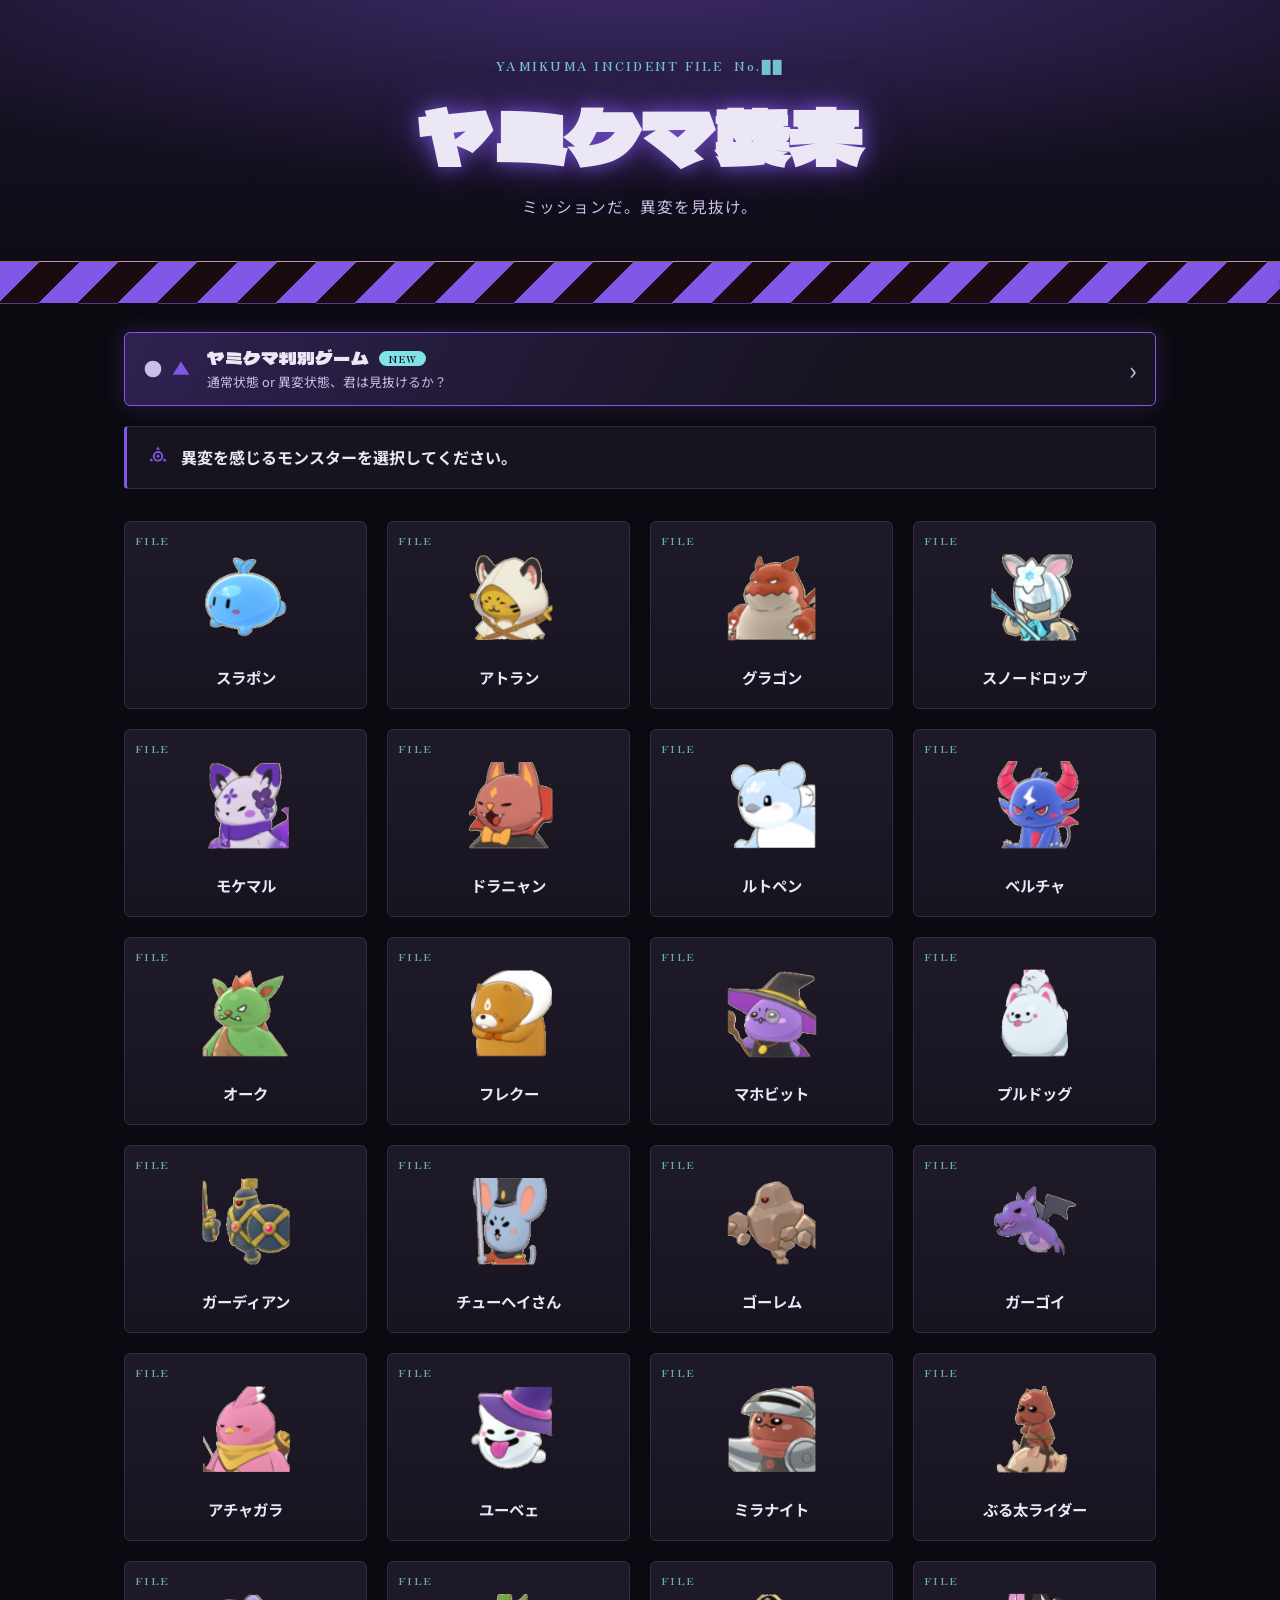
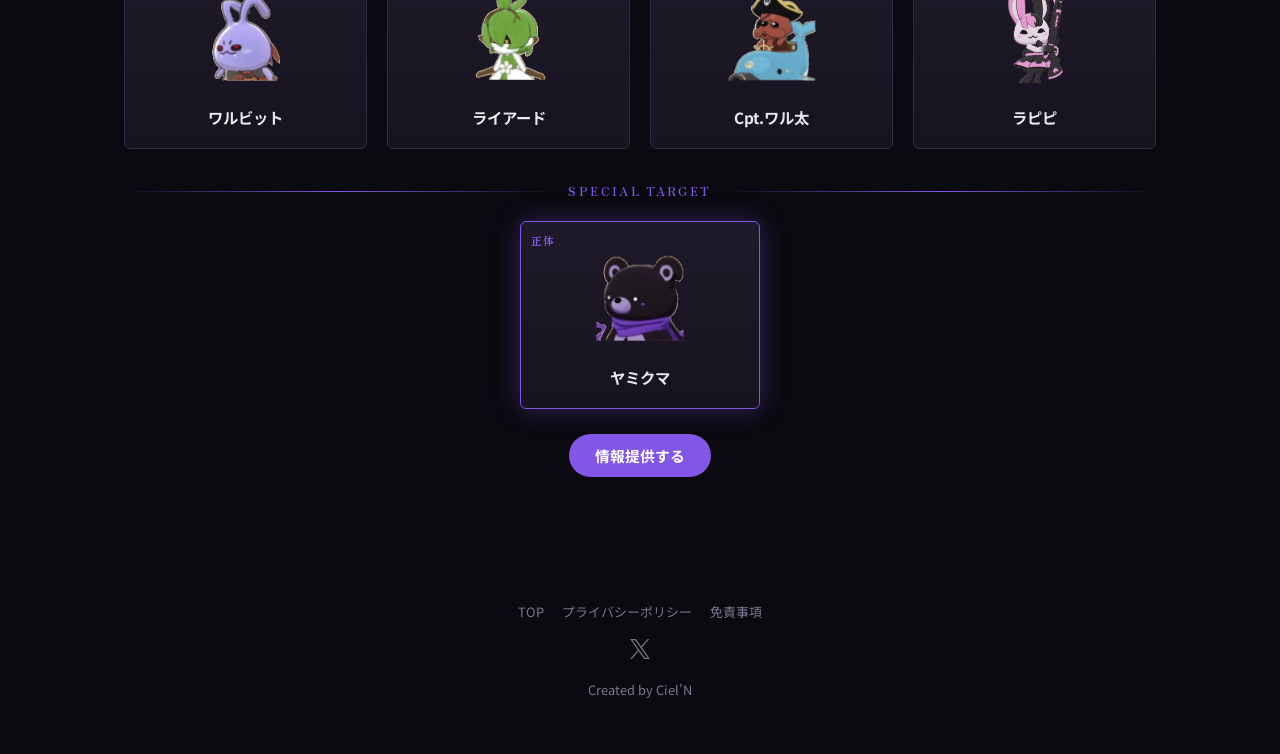
==== commit 34f8924d: "update:テロップ更新" ====
--- a/index.html
+++ b/index.html
@@ -37,8 +37,8 @@
   <link rel="preconnect" href="https://fonts.googleapis.com">
   <link rel="preconnect" href="https://fonts.gstatic.com" crossorigin>
   <link href="https://fonts.googleapis.com/css2?family=Dela+Gothic+One&family=Zen+Antique&family=Noto+Sans+JP:wght@400;500;700;900&display=swap" rel="stylesheet">
-  <link rel="stylesheet" href="style.css?v=1.1.8">
-  <link rel="stylesheet" href="game.css?v=1.1.8">
+  <link rel="stylesheet" href="style.css?v=1.2.2">
+  <link rel="stylesheet" href="game.css?v=1.2.2">
 </head>
 <body>
 
@@ -56,7 +56,7 @@
   <div class="ticker-group" id="tickerGroup">
     <div class="ticker ticker--danger" role="note">
       <div class="ticker__track">
-        <span class="ticker__item">スラコロVol.103開催中🎸期間は10/8(木)0:00〜10/17(土)23:59まで！</span>
+        <span class="ticker__item">全てのモンスターの異変状態が記録されました。いつも情報提供のご協力感謝いたします。</span>
       </div>
     </div>
   </div>
@@ -332,9 +332,9 @@
     </svg>
   </div>
 
-  <script src="data-normal.js?v=1.1.8" defer></script>
-  <script src="data-anomaly.js?v=1.1.8" defer></script>
-  <script src="script.js?v=1.1.8" defer></script>
-  <script src="game.js?v=1.1.8" defer></script>
+  <script src="data-normal.js?v=1.2.2" defer></script>
+  <script src="data-anomaly.js?v=1.2.2" defer></script>
+  <script src="script.js?v=1.2.2" defer></script>
+  <script src="game.js?v=1.2.2" defer></script>
 </body>
 </html>
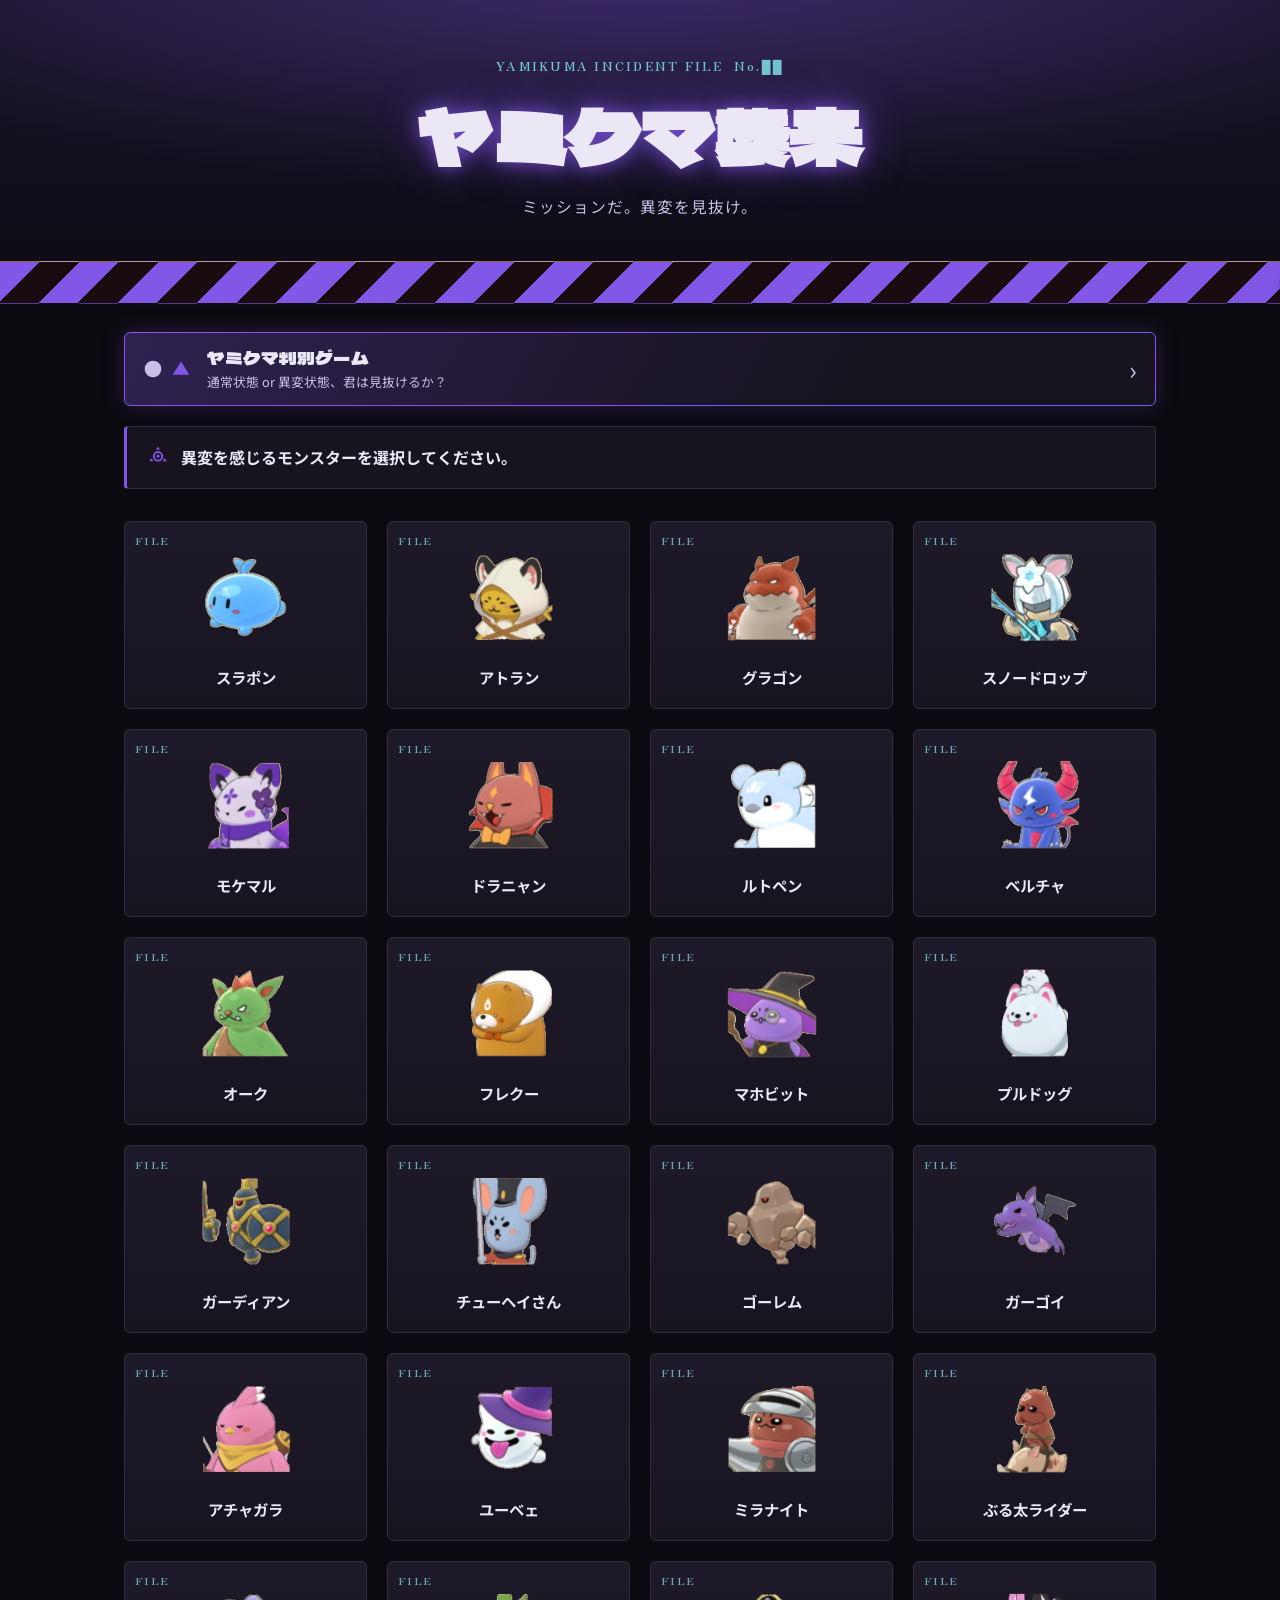
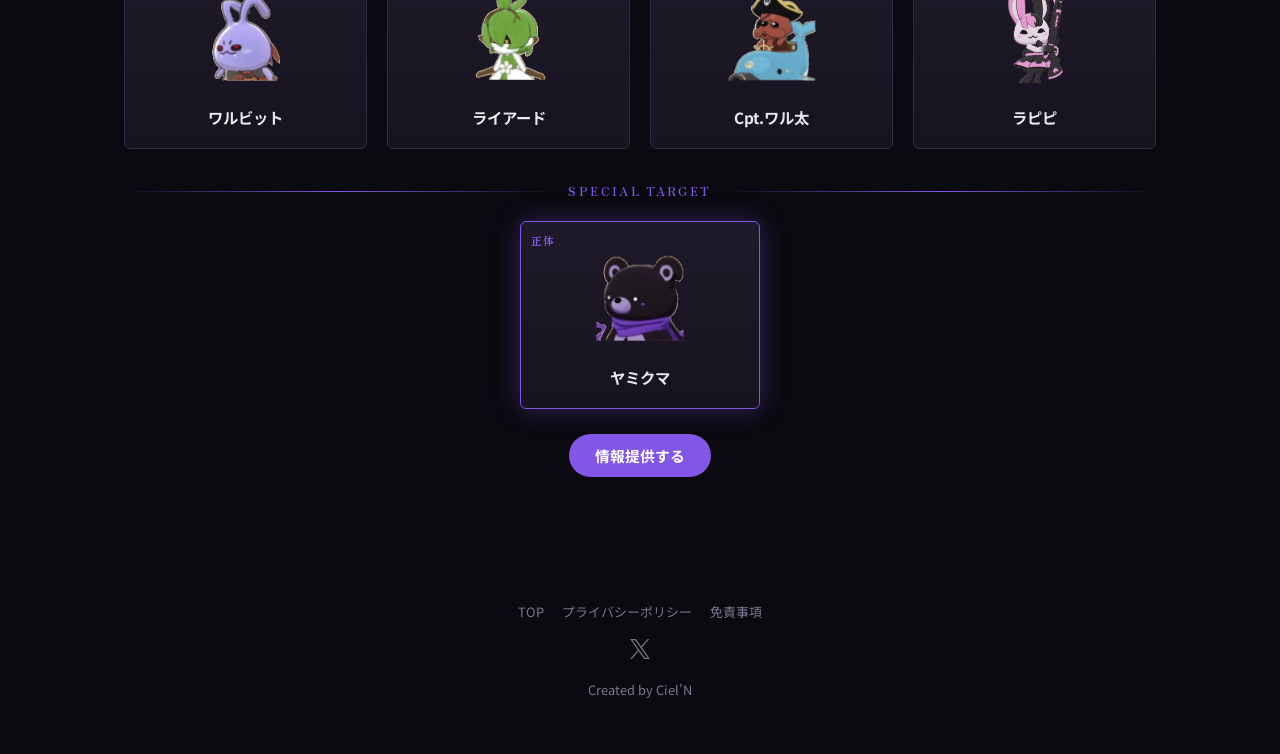
==== commit 2e22fe4f: "テロップ更新" ====
--- a/index.html
+++ b/index.html
@@ -73,7 +73,7 @@
           <svg class="sym-anomaly" viewBox="0 0 24 24" aria-hidden="true"><path d="M12 3L22 19H2Z"/></svg>
         </span>
         <span class="game-entry__text">
-          <span class="game-entry__title">ヤミクマ判別ゲーム<span class="game-entry__badge">NEW</span></span>
+          <span class="game-entry__title">ヤミクマ判別ゲーム</span>
           <span class="game-entry__desc">通常状態 or 異変状態、君は見抜けるか？</span>
         </span>
         <span class="game-entry__arrow" aria-hidden="true">›</span>
